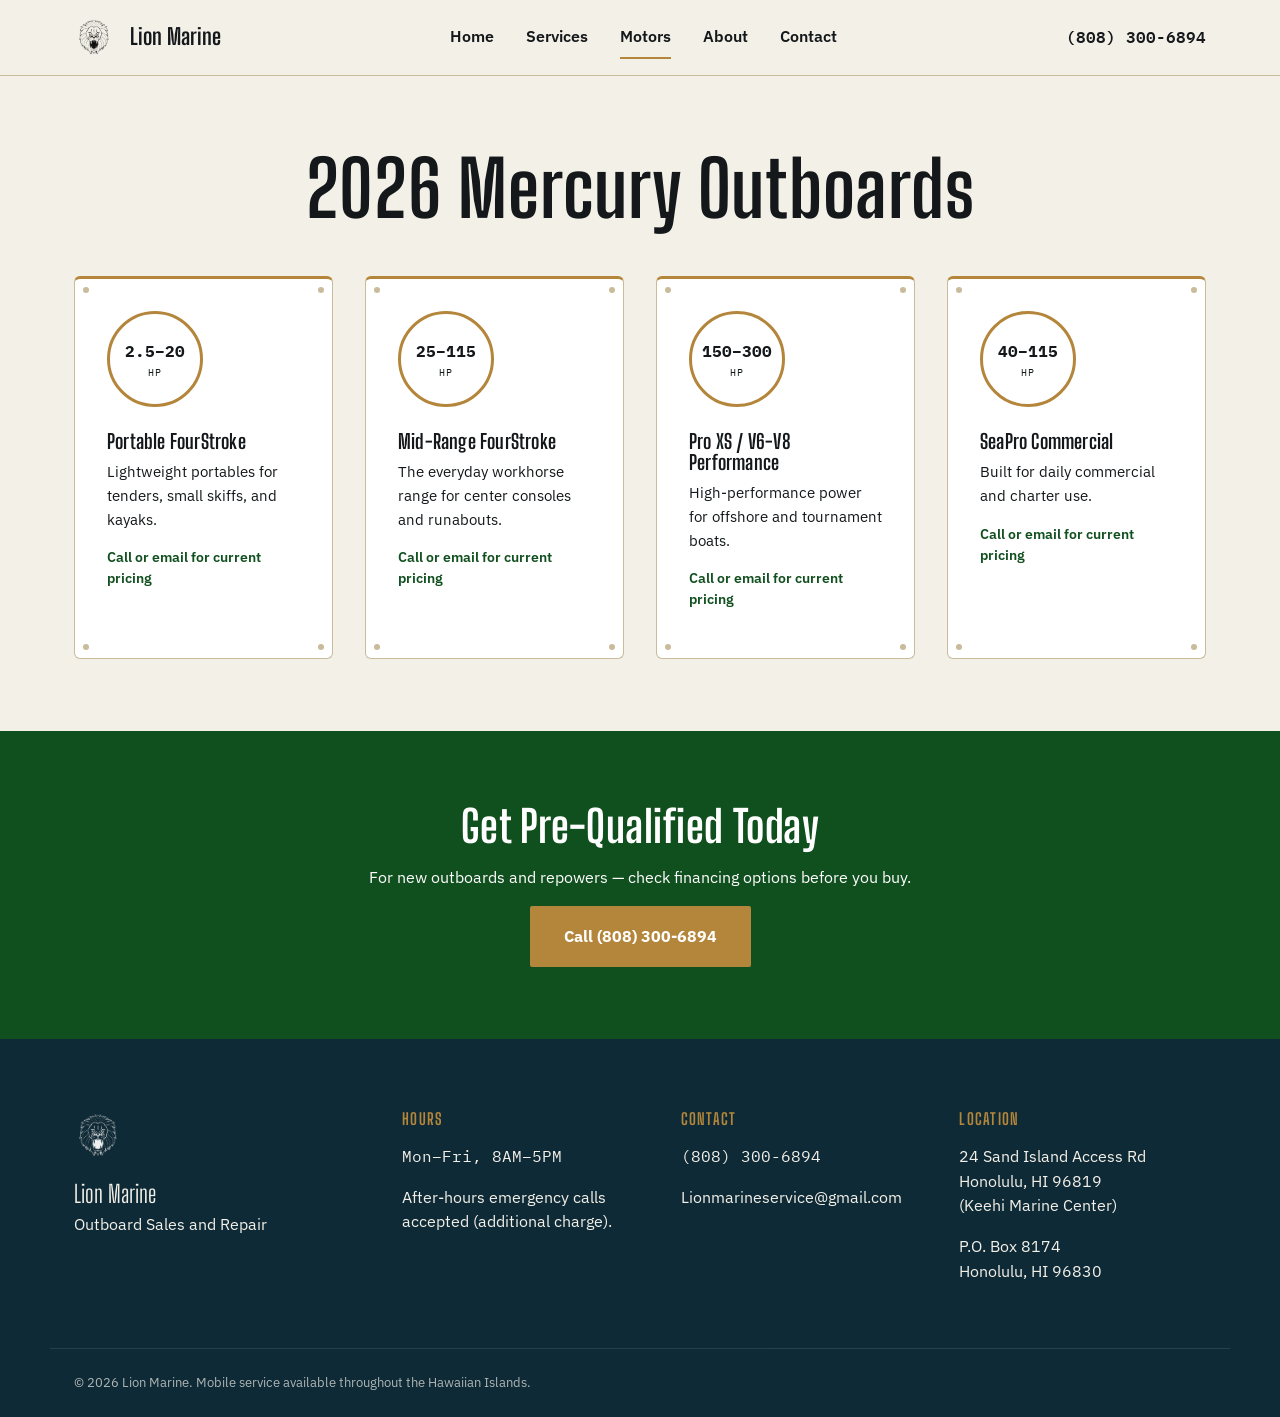
==== motors.html @ e7c94483 "Add motors page with HP-range category cards and call-for-pricing CTA" ====
<!DOCTYPE html>
<html lang="en">
<head>
<meta charset="UTF-8">
<meta name="viewport" content="width=device-width, initial-scale=1.0">
<title>Motors | Lion Marine</title>
<meta name="description" content="Mercury outboard motor families sold by Lion Marine in Honolulu, HI. Call or email for current pricing.">
<link rel="icon" href="assets/images/logo-lion.png">
<link rel="preconnect" href="https://fonts.googleapis.com">
<link rel="preconnect" href="https://fonts.gstatic.com" crossorigin>
<link href="https://fonts.googleapis.com/css2?family=Big+Shoulders+Display:wght@700;900&family=IBM+Plex+Mono:wght@500;600&family=IBM+Plex+Sans:wght@400;500;600;700&display=swap" rel="stylesheet">
<link rel="stylesheet" href="css/tokens.css">
<link rel="stylesheet" href="css/base.css">
<link rel="stylesheet" href="css/components.css">
<link rel="stylesheet" href="css/pages.css">
</head>
<body>
<header class="site-header">
  <div class="nav container">
    <a class="nav__brand" href="index.html">
      <img src="assets/images/logo-lion.png" alt="Lion Marine" class="nav__logo">
      <span class="nav__brand-text">Lion Marine</span>
    </a>
    <button class="nav__toggle" id="navToggle" aria-expanded="false" aria-controls="navLinks">
      <span class="nav__toggle-bar"></span><span class="nav__toggle-bar"></span><span class="nav__toggle-bar"></span>
      <span class="sr-only">Menu</span>
    </button>
    <nav class="nav__links" id="navLinks">
      <a href="index.html">Home</a>
      <a href="services.html">Services</a>
      <a href="motors.html" aria-current="page">Motors</a>
      <a href="about.html">About</a>
      <a href="contact.html">Contact</a>
    </nav>
    <a class="nav__phone" href="tel:+18083006894">(808) 300-6894</a>
  </div>
</header>

<main>
  <section class="section container">
    <h1 class="section__heading">2026 Mercury Outboards</h1>
    <div class="plate-grid">
      <div class="plate-card">
        <span class="rivet rivet--tl"></span><span class="rivet rivet--tr"></span><span class="rivet rivet--bl"></span><span class="rivet rivet--br"></span>
        <div class="motor-dial"><span class="motor-dial__range">2.5&ndash;20</span><span class="motor-dial__unit">HP</span></div>
        <h3 class="plate-card__title">Portable FourStroke</h3>
        <p class="plate-card__body">Lightweight portables for tenders, small skiffs, and kayaks.</p>
        <p class="motor-note">Call or email for current pricing</p>
      </div>
      <div class="plate-card">
        <span class="rivet rivet--tl"></span><span class="rivet rivet--tr"></span><span class="rivet rivet--bl"></span><span class="rivet rivet--br"></span>
        <div class="motor-dial"><span class="motor-dial__range">25&ndash;115</span><span class="motor-dial__unit">HP</span></div>
        <h3 class="plate-card__title">Mid-Range FourStroke</h3>
        <p class="plate-card__body">The everyday workhorse range for center consoles and runabouts.</p>
        <p class="motor-note">Call or email for current pricing</p>
      </div>
      <div class="plate-card">
        <span class="rivet rivet--tl"></span><span class="rivet rivet--tr"></span><span class="rivet rivet--bl"></span><span class="rivet rivet--br"></span>
        <div class="motor-dial"><span class="motor-dial__range">150&ndash;300</span><span class="motor-dial__unit">HP</span></div>
        <h3 class="plate-card__title">Pro XS / V6-V8 Performance</h3>
        <p class="plate-card__body">High-performance power for offshore and tournament boats.</p>
        <p class="motor-note">Call or email for current pricing</p>
      </div>
      <div class="plate-card">
        <span class="rivet rivet--tl"></span><span class="rivet rivet--tr"></span><span class="rivet rivet--bl"></span><span class="rivet rivet--br"></span>
        <div class="motor-dial"><span class="motor-dial__range">40&ndash;115</span><span class="motor-dial__unit">HP</span></div>
        <h3 class="plate-card__title">SeaPro Commercial</h3>
        <p class="plate-card__body">Built for daily commercial and charter use.</p>
        <p class="motor-note">Call or email for current pricing</p>
      </div>
    </div>
  </section>

  <section class="cta-banner">
    <div class="container cta-banner__grid">
      <h2>Get Pre-Qualified Today</h2>
      <p>For new outboards and repowers &mdash; check financing options before you buy.</p>
      <a href="tel:+18083006894" class="btn btn--primary">Call (808) 300-6894</a>
    </div>
  </section>
</main>

<footer class="site-footer">
  <div class="container site-footer__grid">
    <div class="site-footer__brand">
      <img src="assets/images/logo-lion.png" alt="" class="site-footer__logo">
      <p class="font-display site-footer__name">Lion Marine</p>
      <p>Outboard Sales and Repair</p>
    </div>
    <div class="site-footer__col">
      <h3>Hours</h3>
      <p class="font-mono">Mon&ndash;Fri, 8AM&ndash;5PM</p>
      <p>After-hours emergency calls accepted (additional charge).</p>
    </div>
    <div class="site-footer__col">
      <h3>Contact</h3>
      <p><a href="tel:+18083006894" class="font-mono">(808) 300-6894</a></p>
      <p><a href="mailto:Lionmarineservice@gmail.com">Lionmarineservice@gmail.com</a></p>
    </div>
    <div class="site-footer__col">
      <h3>Location</h3>
      <p>24 Sand Island Access Rd<br>Honolulu, HI 96819<br>(Keehi Marine Center)</p>
      <p>P.O. Box 8174<br>Honolulu, HI 96830</p>
    </div>
  </div>
  <p class="site-footer__legal container">&copy; 2026 Lion Marine. Mobile service available throughout the Hawaiian Islands.</p>
</footer>

<script src="js/main.js"></script>
</body>
</html>
---- css/tokens.css ----
:root {
  --color-hull-green: #104F1E;
  --color-engine-black: #14181A;
  --color-plate-paper: #F3F0E8;
  --color-sand-tan: #C9BB9C;
  --color-brass: #B4863B;
  --color-chart-navy: #0E2A36;
  --color-white: #FFFFFF;

  --font-display: 'Big Shoulders Display', sans-serif;
  --font-body: 'IBM Plex Sans', sans-serif;
  --font-mono: 'IBM Plex Mono', monospace;

  --space-1: 0.5rem;
  --space-2: 1rem;
  --space-3: 1.5rem;
  --space-4: 2rem;
  --space-5: 3rem;
  --space-6: 4.5rem;
  --space-7: 7rem;

  --radius-sm: 2px;
  --radius-md: 6px;

  --container-width: 1180px;

  --focus-ring: 3px solid var(--color-brass);
}
---- css/base.css ----
*, *::before, *::after { box-sizing: border-box; }
html { scroll-behavior: smooth; }
@media (prefers-reduced-motion: reduce) {
  html { scroll-behavior: auto; }
  *, *::before, *::after {
    animation-duration: 0.01ms !important;
    animation-iteration-count: 1 !important;
    transition-duration: 0.01ms !important;
  }
}
body {
  margin: 0;
  font-family: var(--font-body);
  color: var(--color-engine-black);
  background: var(--color-plate-paper);
  line-height: 1.55;
}
h1, h2, h3 {
  font-family: var(--font-display);
  font-weight: 700;
  line-height: 1.05;
  margin: 0 0 var(--space-2);
  letter-spacing: 0.01em;
}
h1 { font-size: clamp(2.5rem, 6vw, 5rem); }
h2 { font-size: clamp(1.75rem, 3.5vw, 2.75rem); }
h3 { font-size: 1.25rem; }
p { margin: 0 0 var(--space-2); }
a { color: inherit; }
img { max-width: 100%; display: block; }
.font-display { font-family: var(--font-display); }
.font-mono { font-family: var(--font-mono); }
.sr-only {
  position: absolute; width: 1px; height: 1px; padding: 0; margin: -1px;
  overflow: hidden; clip: rect(0,0,0,0); white-space: nowrap; border: 0;
}
.container { max-width: var(--container-width); margin: 0 auto; padding: 0 var(--space-3); }
.section { padding: var(--space-6) var(--space-3); }
.section__heading { text-align: center; margin-bottom: var(--space-5); }
a:focus-visible, button:focus-visible, input:focus-visible, textarea:focus-visible {
  outline: var(--focus-ring); outline-offset: 2px;
}
.eyebrow {
  display: block; text-transform: uppercase; letter-spacing: 0.12em;
  color: var(--color-brass); font-size: 0.85rem; margin-bottom: var(--space-2);
}
---- css/components.css ----
/* Header / Nav */
.site-header {
  position: sticky; top: 0; z-index: 50;
  background: var(--color-plate-paper);
  border-bottom: 1px solid var(--color-sand-tan);
}
.nav {
  display: flex; align-items: center; justify-content: space-between;
  padding-top: var(--space-2); padding-bottom: var(--space-2); gap: var(--space-3);
  position: relative;
}
.nav__brand { display: flex; align-items: center; gap: var(--space-2); text-decoration: none; }
.nav__logo { width: 40px; height: 40px; object-fit: contain; }
.nav__brand-text { font-family: var(--font-display); font-size: 1.4rem; font-weight: 700; color: var(--color-engine-black); }
.nav__links { display: flex; gap: var(--space-4); list-style: none; margin: 0; padding: 0; }
.nav__links a { text-decoration: none; font-weight: 600; padding: var(--space-1) 0; border-bottom: 2px solid transparent; }
.nav__links a[aria-current="page"], .nav__links a:hover { border-bottom-color: var(--color-brass); }
.nav__phone { font-family: var(--font-mono); font-weight: 600; text-decoration: none; white-space: nowrap; }
.nav__toggle { display: none; flex-direction: column; gap: 4px; background: none; border: 0; cursor: pointer; padding: var(--space-1); }
.nav__toggle-bar { width: 24px; height: 2px; background: var(--color-engine-black); }

@media (max-width: 860px) {
  .nav__toggle { display: flex; }
  .nav__links {
    position: absolute; top: 100%; left: 0; right: 0;
    background: var(--color-plate-paper); border-bottom: 1px solid var(--color-sand-tan);
    flex-direction: column; gap: 0; max-height: 0; overflow: hidden;
  }
  .nav__links a { padding: var(--space-2) var(--space-3); width: 100%; }
  .nav__links--open { max-height: 400px; }
  .nav__phone { display: none; }
}

/* Buttons */
.btn {
  display: inline-block; font-family: var(--font-body); font-weight: 700;
  padding: var(--space-2) var(--space-4); text-decoration: none; border-radius: var(--radius-sm);
  border: 2px solid transparent; cursor: pointer; font-size: 1rem;
}
.btn--primary { background: var(--color-hull-green); color: var(--color-white); border-color: var(--color-hull-green); }
.btn--primary:hover { background: var(--color-brass); border-color: var(--color-brass); }
.btn--ghost { background: transparent; color: var(--color-white); border-color: var(--color-white); }
.btn--ghost:hover { background: var(--color-white); color: var(--color-engine-black); }

/* Data-plate card */
.plate-grid { display: grid; grid-template-columns: repeat(auto-fit, minmax(240px, 1fr)); gap: var(--space-4); }
.plate-card {
  position: relative; display: block; background: var(--color-white);
  border: 1px solid var(--color-sand-tan); border-top: 3px solid var(--color-brass);
  border-radius: var(--radius-md); padding: var(--space-4); text-decoration: none; color: inherit;
  overflow: hidden;
}
.plate-card img { border-radius: var(--radius-sm); margin-bottom: var(--space-3); aspect-ratio: 4/3; object-fit: cover; }
.plate-card__code { display: block; color: var(--color-brass); font-size: 0.75rem; letter-spacing: 0.08em; margin-bottom: var(--space-1); }
.plate-card__title { margin-bottom: var(--space-1); }
.plate-card__body { margin: 0; font-size: 0.95rem; }
.rivet { position: absolute; width: 6px; height: 6px; border-radius: 50%; background: var(--color-sand-tan); }
.rivet--tl { top: 8px; left: 8px; }
.rivet--tr { top: 8px; right: 8px; }
.rivet--bl { bottom: 8px; left: 8px; }
.rivet--br { bottom: 8px; right: 8px; }

/* Forms */
.form { display: grid; gap: var(--space-3); max-width: 640px; }
.form__row { display: grid; grid-template-columns: 1fr 1fr; gap: var(--space-3); }
.form__field { display: grid; gap: var(--space-1); }
.form__field label { font-weight: 600; font-size: 0.9rem; }
.form__field input, .form__field textarea {
  font: inherit; padding: var(--space-2); border: 1px solid var(--color-sand-tan); border-radius: var(--radius-sm);
  background: var(--color-white);
}
.form__field textarea { min-height: 120px; resize: vertical; }
.form .btn { justify-self: start; }

@media (max-width: 600px) {
  .form__row { grid-template-columns: 1fr; }
}

/* Footer */
.site-footer { background: var(--color-chart-navy); color: var(--color-plate-paper); padding: var(--space-6) 0 var(--space-3); }
.site-footer__grid { display: grid; grid-template-columns: 1.2fr 1fr 1fr 1fr; gap: var(--space-4); margin-bottom: var(--space-5); }
.site-footer h3 { font-family: var(--font-display); color: var(--color-brass); font-size: 1rem; text-transform: uppercase; letter-spacing: 0.08em; margin-bottom: var(--space-2); }
.site-footer a { text-decoration: none; }
.site-footer a:hover { color: var(--color-brass); }
.site-footer__logo { width: 48px; height: 48px; margin-bottom: var(--space-2); filter: invert(1); }
.site-footer__name { font-size: 1.5rem; margin-bottom: 0; }
.site-footer__legal { font-size: 0.8rem; opacity: 0.7; border-top: 1px solid rgba(243,240,232,0.15); padding-top: var(--space-3); }

@media (max-width: 860px) {
  .site-footer__grid { grid-template-columns: 1fr 1fr; }
}

/* Stub placeholders */
.stub-panel {
  border: 2px dashed var(--color-sand-tan); border-radius: var(--radius-md);
  padding: var(--space-5); text-align: center; color: #6b6456;
}
.stub-panel__label { color: var(--color-brass); letter-spacing: 0.1em; margin-bottom: var(--space-2); }
.stub-grid { display: grid; grid-template-columns: repeat(auto-fit, minmax(200px, 1fr)); gap: var(--space-3); }
.stub-box {
  border: 2px dashed var(--color-sand-tan); border-radius: var(--radius-md); aspect-ratio: 4/3;
  display: flex; align-items: center; justify-content: center; color: #6b6456;
  font-family: var(--font-mono); font-size: 0.85rem; text-align: center; padding: var(--space-2);
}
---- css/pages.css ----
/* Hero */
.hero { position: relative; min-height: 640px; display: flex; align-items: flex-end; color: var(--color-white); overflow: hidden; }
.hero__img { position: absolute; inset: 0; width: 100%; height: 100%; object-fit: cover; }
.hero__overlay { position: absolute; inset: 0; background: linear-gradient(180deg, rgba(14,24,17,0.35) 0%, rgba(14,24,17,0.85) 100%); }
.hero__content { position: relative; padding-bottom: var(--space-6); }
.hero__headline { color: var(--color-white); margin-bottom: var(--space-2); }
.hero__sub { font-size: 1.15rem; max-width: 42ch; margin-bottom: var(--space-4); }
.hero__actions { display: flex; gap: var(--space-3); flex-wrap: wrap; }

/* Trust bar */
.trust-bar {
  display: flex; justify-content: center; gap: var(--space-5); flex-wrap: wrap;
  padding: var(--space-4) var(--space-3); border-bottom: 1px solid var(--color-sand-tan);
  font-size: 0.8rem; letter-spacing: 0.06em; color: var(--color-hull-green); margin: 0;
}

/* Info strip */
.info-strip { display: grid; grid-template-columns: 1fr 1fr; gap: var(--space-5); padding: var(--space-6) var(--space-3); }
@media (max-width: 760px) { .info-strip { grid-template-columns: 1fr; } }

/* CTA banner */
.cta-banner { background: var(--color-hull-green); color: var(--color-white); padding: var(--space-6) var(--space-3); text-align: center; }
.cta-banner h2 { color: var(--color-white); }
.cta-banner__grid { max-width: 640px; margin: 0 auto; }
.cta-banner .btn--primary { background: var(--color-brass); border-color: var(--color-brass); }
.cta-banner .btn--primary:hover { background: var(--color-white); color: var(--color-engine-black); border-color: var(--color-white); }

/* Motor dial */
.motor-dial {
  width: 96px; height: 96px; border-radius: 50%; border: 3px solid var(--color-brass);
  display: flex; flex-direction: column; align-items: center; justify-content: center;
  margin-bottom: var(--space-3); font-family: var(--font-mono);
}
.motor-dial__range { font-weight: 700; font-size: 1rem; }
.motor-dial__unit { font-size: 0.65rem; letter-spacing: 0.08em; }
.motor-note { font-size: 0.85rem; color: var(--color-hull-green); font-weight: 600; margin-top: var(--space-2); }
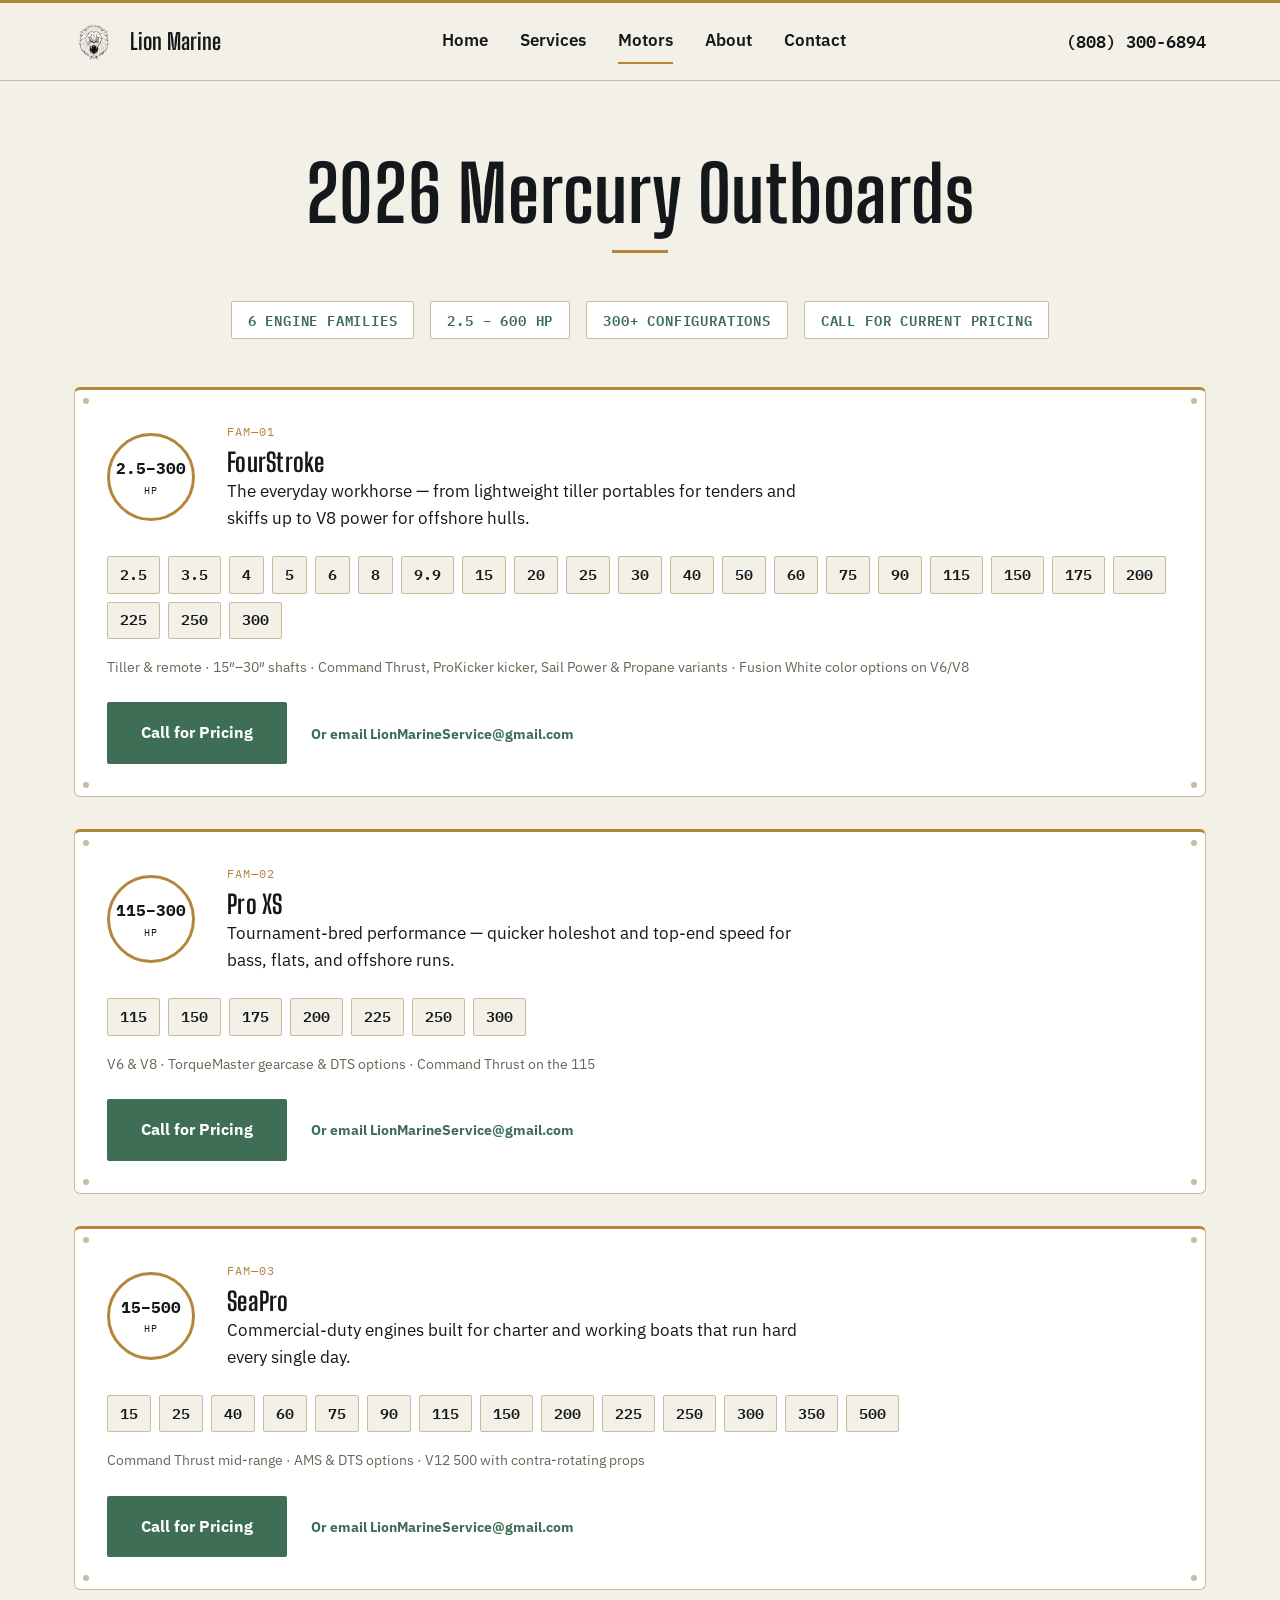
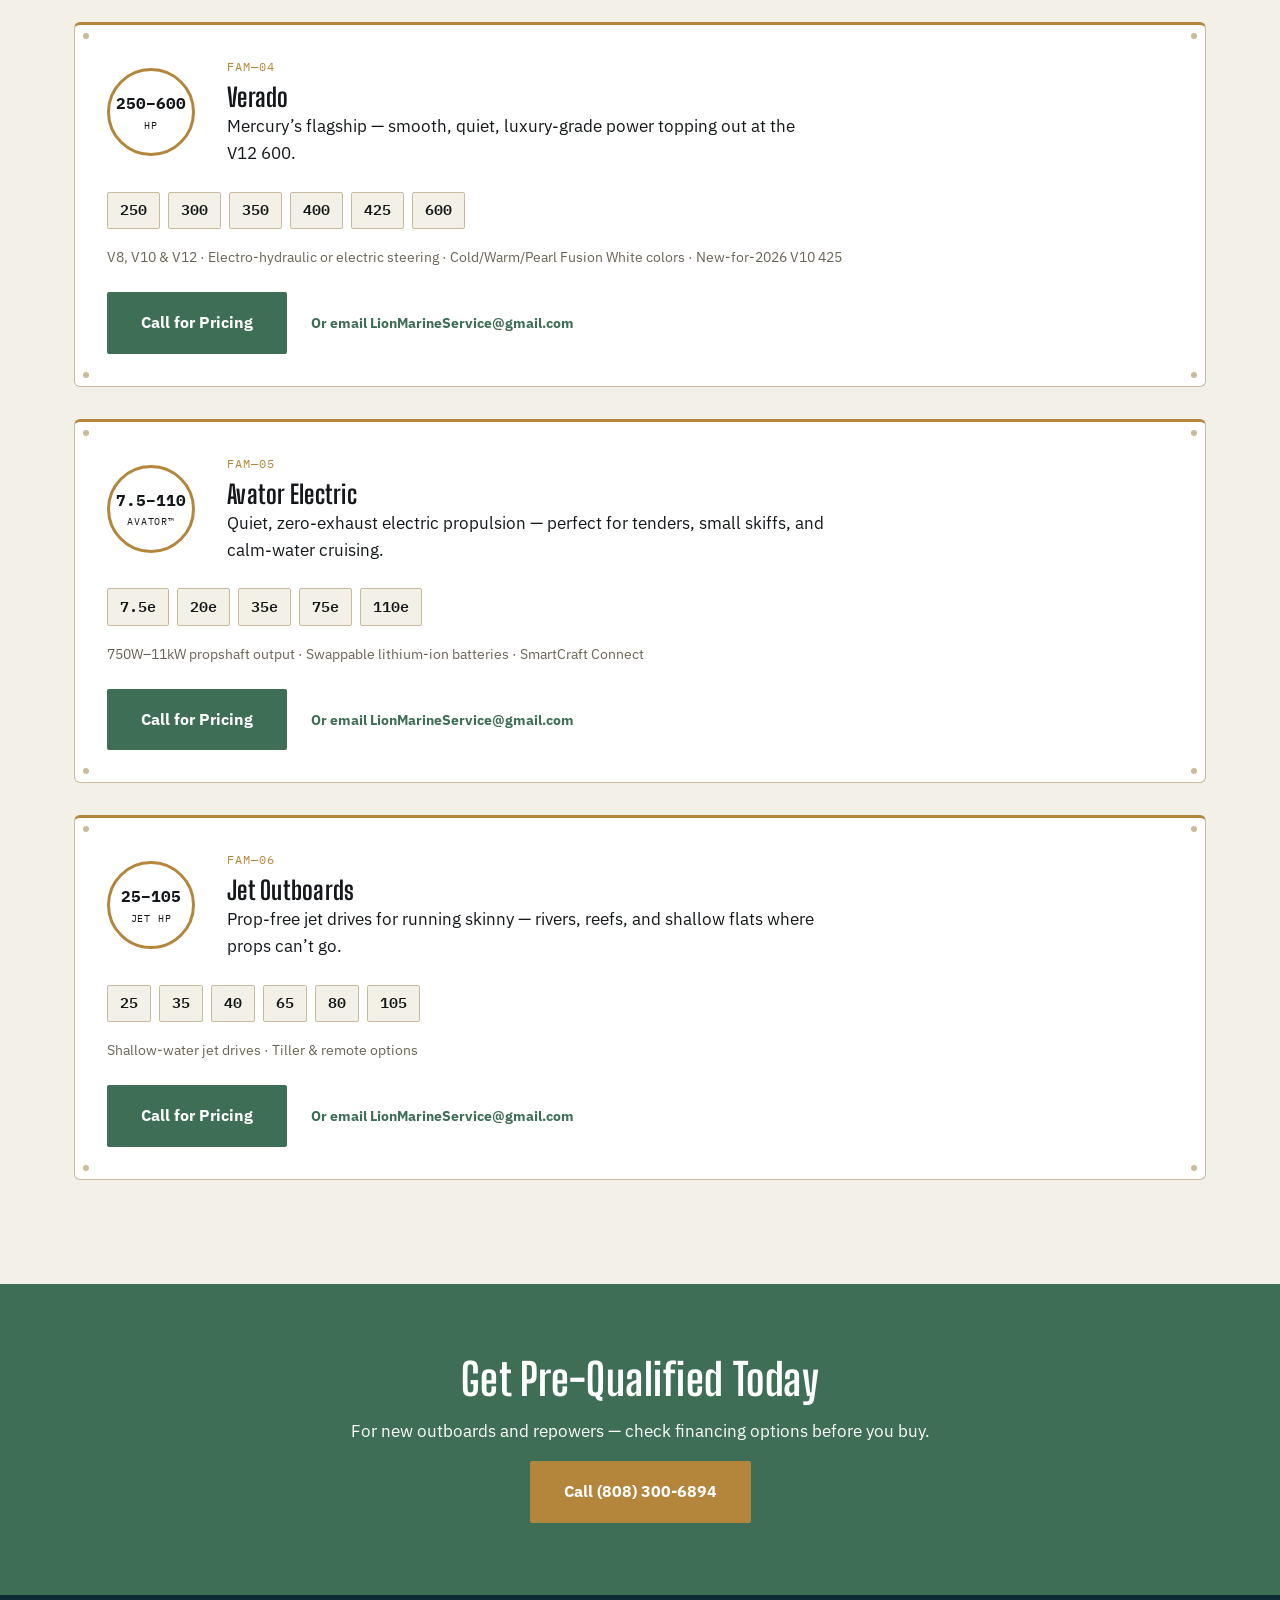
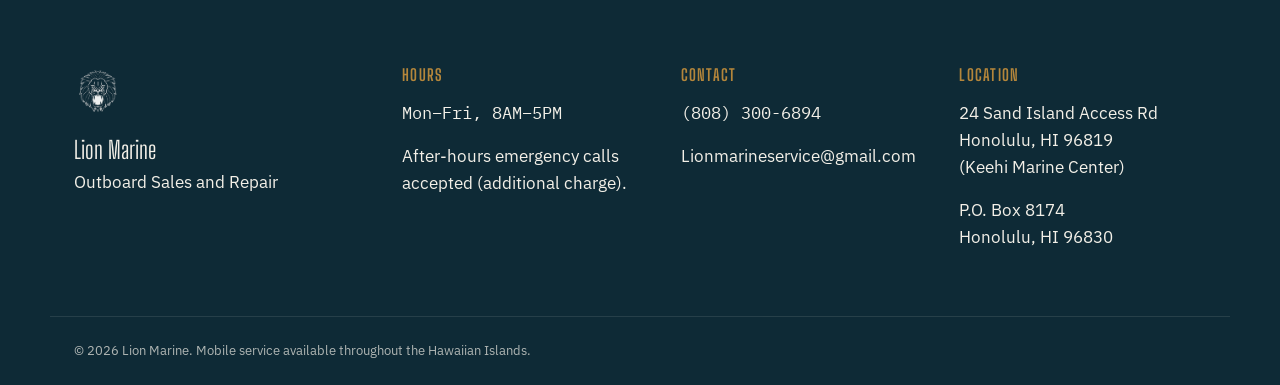
==== commit a82a363e: "Next version of the site and CLAUDE md for future iterations" ====
--- a/motors.html
+++ b/motors.html
@@ -39,34 +39,130 @@
 <main>
   <section class="section container">
     <h1 class="section__heading">2026 Mercury Outboards</h1>
-    <div class="plate-grid">
-      <div class="plate-card">
-        <span class="rivet rivet--tl"></span><span class="rivet rivet--tr"></span><span class="rivet rivet--bl"></span><span class="rivet rivet--br"></span>
-        <div class="motor-dial"><span class="motor-dial__range">2.5&ndash;20</span><span class="motor-dial__unit">HP</span></div>
-        <h3 class="plate-card__title">Portable FourStroke</h3>
-        <p class="plate-card__body">Lightweight portables for tenders, small skiffs, and kayaks.</p>
-        <p class="motor-note">Call or email for current pricing</p>
-      </div>
-      <div class="plate-card">
-        <span class="rivet rivet--tl"></span><span class="rivet rivet--tr"></span><span class="rivet rivet--bl"></span><span class="rivet rivet--br"></span>
-        <div class="motor-dial"><span class="motor-dial__range">25&ndash;115</span><span class="motor-dial__unit">HP</span></div>
-        <h3 class="plate-card__title">Mid-Range FourStroke</h3>
-        <p class="plate-card__body">The everyday workhorse range for center consoles and runabouts.</p>
-        <p class="motor-note">Call or email for current pricing</p>
-      </div>
-      <div class="plate-card">
-        <span class="rivet rivet--tl"></span><span class="rivet rivet--tr"></span><span class="rivet rivet--bl"></span><span class="rivet rivet--br"></span>
-        <div class="motor-dial"><span class="motor-dial__range">150&ndash;300</span><span class="motor-dial__unit">HP</span></div>
-        <h3 class="plate-card__title">Pro XS / V6-V8 Performance</h3>
-        <p class="plate-card__body">High-performance power for offshore and tournament boats.</p>
-        <p class="motor-note">Call or email for current pricing</p>
-      </div>
-      <div class="plate-card">
-        <span class="rivet rivet--tl"></span><span class="rivet rivet--tr"></span><span class="rivet rivet--bl"></span><span class="rivet rivet--br"></span>
-        <div class="motor-dial"><span class="motor-dial__range">40&ndash;115</span><span class="motor-dial__unit">HP</span></div>
-        <h3 class="plate-card__title">SeaPro Commercial</h3>
-        <p class="plate-card__body">Built for daily commercial and charter use.</p>
-        <p class="motor-note">Call or email for current pricing</p>
+    <div class="motors-stats">
+      <span>6 ENGINE FAMILIES</span>
+      <span>2.5 &ndash; 600 HP</span>
+      <span>300+ CONFIGURATIONS</span>
+      <span>CALL FOR CURRENT PRICING</span>
+    </div>
+
+    <div class="plate-card family">
+      <span class="rivet rivet--tl"></span><span class="rivet rivet--tr"></span><span class="rivet rivet--bl"></span><span class="rivet rivet--br"></span>
+      <div class="family__head">
+        <div class="motor-dial"><span class="motor-dial__range">2.5&ndash;300</span><span class="motor-dial__unit">HP</span></div>
+        <div>
+          <span class="plate-card__code">FAM&mdash;01</span>
+          <h2 class="family__title">FourStroke</h2>
+          <p class="family__blurb">The everyday workhorse &mdash; from lightweight tiller portables for tenders and skiffs up to V8 power for offshore hulls.</p>
+        </div>
+      </div>
+      <div class="hp-chips">
+        <span class="hp-chip">2.5</span><span class="hp-chip">3.5</span><span class="hp-chip">4</span><span class="hp-chip">5</span><span class="hp-chip">6</span><span class="hp-chip">8</span><span class="hp-chip">9.9</span><span class="hp-chip">15</span><span class="hp-chip">20</span><span class="hp-chip">25</span><span class="hp-chip">30</span><span class="hp-chip">40</span><span class="hp-chip">50</span><span class="hp-chip">60</span><span class="hp-chip">75</span><span class="hp-chip">90</span><span class="hp-chip">115</span><span class="hp-chip">150</span><span class="hp-chip">175</span><span class="hp-chip">200</span><span class="hp-chip">225</span><span class="hp-chip">250</span><span class="hp-chip">300</span>
+      </div>
+      <p class="family__meta">Tiller &amp; remote &middot; 15&Prime;&ndash;30&Prime; shafts &middot; Command Thrust, ProKicker kicker, Sail Power &amp; Propane variants &middot; Fusion White color options on V6/V8</p>
+      <div class="family__cta">
+        <a href="tel:+18083006894" class="btn btn--primary">Call for Pricing</a>
+        <p class="motor-note">Or email LionMarineService@gmail.com</p>
+      </div>
+    </div>
+
+    <div class="plate-card family">
+      <span class="rivet rivet--tl"></span><span class="rivet rivet--tr"></span><span class="rivet rivet--bl"></span><span class="rivet rivet--br"></span>
+      <div class="family__head">
+        <div class="motor-dial"><span class="motor-dial__range">115&ndash;300</span><span class="motor-dial__unit">HP</span></div>
+        <div>
+          <span class="plate-card__code">FAM&mdash;02</span>
+          <h2 class="family__title">Pro XS</h2>
+          <p class="family__blurb">Tournament-bred performance &mdash; quicker holeshot and top-end speed for bass, flats, and offshore runs.</p>
+        </div>
+      </div>
+      <div class="hp-chips">
+        <span class="hp-chip">115</span><span class="hp-chip">150</span><span class="hp-chip">175</span><span class="hp-chip">200</span><span class="hp-chip">225</span><span class="hp-chip">250</span><span class="hp-chip">300</span>
+      </div>
+      <p class="family__meta">V6 &amp; V8 &middot; TorqueMaster gearcase &amp; DTS options &middot; Command Thrust on the 115</p>
+      <div class="family__cta">
+        <a href="tel:+18083006894" class="btn btn--primary">Call for Pricing</a>
+        <p class="motor-note">Or email LionMarineService@gmail.com</p>
+      </div>
+    </div>
+
+    <div class="plate-card family">
+      <span class="rivet rivet--tl"></span><span class="rivet rivet--tr"></span><span class="rivet rivet--bl"></span><span class="rivet rivet--br"></span>
+      <div class="family__head">
+        <div class="motor-dial"><span class="motor-dial__range">15&ndash;500</span><span class="motor-dial__unit">HP</span></div>
+        <div>
+          <span class="plate-card__code">FAM&mdash;03</span>
+          <h2 class="family__title">SeaPro</h2>
+          <p class="family__blurb">Commercial-duty engines built for charter and working boats that run hard every single day.</p>
+        </div>
+      </div>
+      <div class="hp-chips">
+        <span class="hp-chip">15</span><span class="hp-chip">25</span><span class="hp-chip">40</span><span class="hp-chip">60</span><span class="hp-chip">75</span><span class="hp-chip">90</span><span class="hp-chip">115</span><span class="hp-chip">150</span><span class="hp-chip">200</span><span class="hp-chip">225</span><span class="hp-chip">250</span><span class="hp-chip">300</span><span class="hp-chip">350</span><span class="hp-chip">500</span>
+      </div>
+      <p class="family__meta">Command Thrust mid-range &middot; AMS &amp; DTS options &middot; V12 500 with contra-rotating props</p>
+      <div class="family__cta">
+        <a href="tel:+18083006894" class="btn btn--primary">Call for Pricing</a>
+        <p class="motor-note">Or email LionMarineService@gmail.com</p>
+      </div>
+    </div>
+
+    <div class="plate-card family">
+      <span class="rivet rivet--tl"></span><span class="rivet rivet--tr"></span><span class="rivet rivet--bl"></span><span class="rivet rivet--br"></span>
+      <div class="family__head">
+        <div class="motor-dial"><span class="motor-dial__range">250&ndash;600</span><span class="motor-dial__unit">HP</span></div>
+        <div>
+          <span class="plate-card__code">FAM&mdash;04</span>
+          <h2 class="family__title">Verado</h2>
+          <p class="family__blurb">Mercury&rsquo;s flagship &mdash; smooth, quiet, luxury-grade power topping out at the V12 600.</p>
+        </div>
+      </div>
+      <div class="hp-chips">
+        <span class="hp-chip">250</span><span class="hp-chip">300</span><span class="hp-chip">350</span><span class="hp-chip">400</span><span class="hp-chip">425</span><span class="hp-chip">600</span>
+      </div>
+      <p class="family__meta">V8, V10 &amp; V12 &middot; Electro-hydraulic or electric steering &middot; Cold/Warm/Pearl Fusion White colors &middot; New-for-2026 V10 425</p>
+      <div class="family__cta">
+        <a href="tel:+18083006894" class="btn btn--primary">Call for Pricing</a>
+        <p class="motor-note">Or email LionMarineService@gmail.com</p>
+      </div>
+    </div>
+
+    <div class="plate-card family">
+      <span class="rivet rivet--tl"></span><span class="rivet rivet--tr"></span><span class="rivet rivet--bl"></span><span class="rivet rivet--br"></span>
+      <div class="family__head">
+        <div class="motor-dial"><span class="motor-dial__range">7.5&ndash;110</span><span class="motor-dial__unit">AVATOR&trade;</span></div>
+        <div>
+          <span class="plate-card__code">FAM&mdash;05</span>
+          <h2 class="family__title">Avator Electric</h2>
+          <p class="family__blurb">Quiet, zero-exhaust electric propulsion &mdash; perfect for tenders, small skiffs, and calm-water cruising.</p>
+        </div>
+      </div>
+      <div class="hp-chips">
+        <span class="hp-chip">7.5e</span><span class="hp-chip">20e</span><span class="hp-chip">35e</span><span class="hp-chip">75e</span><span class="hp-chip">110e</span>
+      </div>
+      <p class="family__meta">750W&ndash;11kW propshaft output &middot; Swappable lithium-ion batteries &middot; SmartCraft Connect</p>
+      <div class="family__cta">
+        <a href="tel:+18083006894" class="btn btn--primary">Call for Pricing</a>
+        <p class="motor-note">Or email LionMarineService@gmail.com</p>
+      </div>
+    </div>
+
+    <div class="plate-card family">
+      <span class="rivet rivet--tl"></span><span class="rivet rivet--tr"></span><span class="rivet rivet--bl"></span><span class="rivet rivet--br"></span>
+      <div class="family__head">
+        <div class="motor-dial"><span class="motor-dial__range">25&ndash;105</span><span class="motor-dial__unit">JET HP</span></div>
+        <div>
+          <span class="plate-card__code">FAM&mdash;06</span>
+          <h2 class="family__title">Jet Outboards</h2>
+          <p class="family__blurb">Prop-free jet drives for running skinny &mdash; rivers, reefs, and shallow flats where props can&rsquo;t go.</p>
+        </div>
+      </div>
+      <div class="hp-chips">
+        <span class="hp-chip">25</span><span class="hp-chip">35</span><span class="hp-chip">40</span><span class="hp-chip">65</span><span class="hp-chip">80</span><span class="hp-chip">105</span>
+      </div>
+      <p class="family__meta">Shallow-water jet drives &middot; Tiller &amp; remote options</p>
+      <div class="family__cta">
+        <a href="tel:+18083006894" class="btn btn--primary">Call for Pricing</a>
+        <p class="motor-note">Or email LionMarineService@gmail.com</p>
       </div>
     </div>
   </section>
--- a/css/tokens.css
+++ b/css/tokens.css
@@ -1,5 +1,5 @@
 :root {
-  --color-hull-green: #104F1E;
+  --color-hull-green: #3E6E56; /* seagrass green */
   --color-engine-black: #14181A;
   --color-plate-paper: #F3F0E8;
   --color-sand-tan: #C9BB9C;
--- a/css/base.css
+++ b/css/base.css
@@ -11,10 +11,12 @@
 body {
   margin: 0;
   font-family: var(--font-body);
+  font-size: 1.0625rem;
   color: var(--color-engine-black);
   background: var(--color-plate-paper);
-  line-height: 1.55;
+  line-height: 1.6;
 }
+::selection { background: var(--color-brass); color: var(--color-white); }
 h1, h2, h3 {
   font-family: var(--font-display);
   font-weight: 700;
@@ -37,6 +39,10 @@
 .container { max-width: var(--container-width); margin: 0 auto; padding: 0 var(--space-3); }
 .section { padding: var(--space-6) var(--space-3); }
 .section__heading { text-align: center; margin-bottom: var(--space-5); }
+.section__heading::after {
+  content: ""; display: block; width: 56px; height: 3px;
+  background: var(--color-brass); margin: var(--space-2) auto 0;
+}
 a:focus-visible, button:focus-visible, input:focus-visible, textarea:focus-visible {
   outline: var(--focus-ring); outline-offset: 2px;
 }
--- a/css/components.css
+++ b/css/components.css
@@ -2,6 +2,7 @@
 .site-header {
   position: sticky; top: 0; z-index: 50;
   background: var(--color-plate-paper);
+  border-top: 3px solid var(--color-brass);
   border-bottom: 1px solid var(--color-sand-tan);
 }
 .nav {
@@ -13,7 +14,7 @@
 .nav__logo { width: 40px; height: 40px; object-fit: contain; }
 .nav__brand-text { font-family: var(--font-display); font-size: 1.4rem; font-weight: 700; color: var(--color-engine-black); }
 .nav__links { display: flex; gap: var(--space-4); list-style: none; margin: 0; padding: 0; }
-.nav__links a { text-decoration: none; font-weight: 600; padding: var(--space-1) 0; border-bottom: 2px solid transparent; }
+.nav__links a { text-decoration: none; font-weight: 600; padding: var(--space-1) 0; border-bottom: 2px solid transparent; transition: border-bottom-color 0.15s ease, color 0.15s ease; }
 .nav__links a[aria-current="page"], .nav__links a:hover { border-bottom-color: var(--color-brass); }
 .nav__phone { font-family: var(--font-mono); font-weight: 600; text-decoration: none; white-space: nowrap; }
 .nav__toggle { display: none; flex-direction: column; gap: 4px; background: none; border: 0; cursor: pointer; padding: var(--space-1); }
@@ -27,6 +28,7 @@
     flex-direction: column; gap: 0; max-height: 0; overflow: hidden;
   }
   .nav__links a { padding: var(--space-2) var(--space-3); width: 100%; }
+  .nav__links { transition: max-height 0.25s ease; }
   .nav__links--open { max-height: 400px; }
   .nav__phone { display: none; }
 }
@@ -36,7 +38,11 @@
   display: inline-block; font-family: var(--font-body); font-weight: 700;
   padding: var(--space-2) var(--space-4); text-decoration: none; border-radius: var(--radius-sm);
   border: 2px solid transparent; cursor: pointer; font-size: 1rem;
+  transition: background-color 0.15s ease, border-color 0.15s ease, color 0.15s ease,
+    transform 0.15s ease, box-shadow 0.15s ease;
 }
+.btn:hover { transform: translateY(-1px); box-shadow: 0 4px 12px rgba(20, 24, 26, 0.18); }
+.btn:active { transform: translateY(0); box-shadow: none; }
 .btn--primary { background: var(--color-hull-green); color: var(--color-white); border-color: var(--color-hull-green); }
 .btn--primary:hover { background: var(--color-brass); border-color: var(--color-brass); }
 .btn--ghost { background: transparent; color: var(--color-white); border-color: var(--color-white); }
@@ -49,9 +55,15 @@
   border: 1px solid var(--color-sand-tan); border-top: 3px solid var(--color-brass);
   border-radius: var(--radius-md); padding: var(--space-4); text-decoration: none; color: inherit;
   overflow: hidden;
+  transition: transform 0.18s ease, box-shadow 0.18s ease, border-color 0.18s ease;
+}
+.plate-card:hover {
+  transform: translateY(-3px);
+  box-shadow: 0 10px 24px rgba(20, 24, 26, 0.12);
+  border-color: var(--color-brass);
 }
 .plate-card img { border-radius: var(--radius-sm); margin-bottom: var(--space-3); aspect-ratio: 4/3; object-fit: cover; }
-.plate-card__code { display: block; color: var(--color-brass); font-size: 0.75rem; letter-spacing: 0.08em; margin-bottom: var(--space-1); }
+.plate-card__code { display: block; font-family: var(--font-mono); color: var(--color-brass); font-size: 0.75rem; letter-spacing: 0.08em; margin-bottom: var(--space-1); }
 .plate-card__title { margin-bottom: var(--space-1); }
 .plate-card__body { margin: 0; font-size: 0.95rem; }
 .rivet { position: absolute; width: 6px; height: 6px; border-radius: 50%; background: var(--color-sand-tan); }
--- a/css/pages.css
+++ b/css/pages.css
@@ -1,18 +1,30 @@
 /* Hero */
-.hero { position: relative; min-height: 640px; display: flex; align-items: flex-end; color: var(--color-white); overflow: hidden; }
+.hero { position: relative; min-height: 640px; display: flex; align-items: flex-end; color: var(--color-white); overflow: hidden; border-bottom: 4px solid var(--color-brass); }
 .hero__img { position: absolute; inset: 0; width: 100%; height: 100%; object-fit: cover; }
 .hero__overlay { position: absolute; inset: 0; background: linear-gradient(180deg, rgba(14,24,17,0.35) 0%, rgba(14,24,17,0.85) 100%); }
 .hero__content { position: relative; padding-bottom: var(--space-6); }
-.hero__headline { color: var(--color-white); margin-bottom: var(--space-2); }
-.hero__sub { font-size: 1.15rem; max-width: 42ch; margin-bottom: var(--space-4); }
+.hero__headline {
+  color: var(--color-white); margin-bottom: var(--space-2);
+  font-weight: 900; text-transform: uppercase; letter-spacing: 0.015em;
+  font-size: clamp(3rem, 7vw, 5.5rem);
+}
+.hero__sub { font-size: 1.2rem; max-width: 42ch; margin-bottom: var(--space-4); }
+.hero .eyebrow { text-shadow: 0 1px 10px rgba(14, 24, 26, 0.85); }
+.hero__headline, .hero__sub { text-shadow: 0 2px 16px rgba(14, 24, 26, 0.45); }
 .hero__actions { display: flex; gap: var(--space-3); flex-wrap: wrap; }
 
 /* Trust bar */
 .trust-bar {
-  display: flex; justify-content: center; gap: var(--space-5); flex-wrap: wrap;
+  display: flex; justify-content: center; gap: var(--space-3); flex-wrap: wrap;
   padding: var(--space-4) var(--space-3); border-bottom: 1px solid var(--color-sand-tan);
   font-size: 0.8rem; letter-spacing: 0.06em; color: var(--color-hull-green); margin: 0;
 }
+.trust-bar__item {
+  border: 1px solid var(--color-sand-tan); background: var(--color-white);
+  padding: 0.45rem 1rem; border-radius: var(--radius-sm);
+  transition: border-color 0.15s ease, color 0.15s ease;
+}
+.trust-bar__item:hover { border-color: var(--color-brass); color: var(--color-brass); }
 
 /* Info strip */
 .info-strip { display: grid; grid-template-columns: 1fr 1fr; gap: var(--space-5); padding: var(--space-6) var(--space-3); }
@@ -30,7 +42,46 @@
   width: 96px; height: 96px; border-radius: 50%; border: 3px solid var(--color-brass);
   display: flex; flex-direction: column; align-items: center; justify-content: center;
   margin-bottom: var(--space-3); font-family: var(--font-mono);
+  background: var(--color-white);
 }
 .motor-dial__range { font-weight: 700; font-size: 1rem; }
 .motor-dial__unit { font-size: 0.65rem; letter-spacing: 0.08em; }
-.motor-note { font-size: 0.85rem; color: var(--color-hull-green); font-weight: 600; margin-top: var(--space-2); }
+.motor-note { font-size: 0.9rem; color: var(--color-hull-green); font-weight: 700; margin-top: var(--space-2); }
+
+/* Motors catalog */
+.motors-stats { display: flex; justify-content: center; gap: var(--space-2); flex-wrap: wrap; margin-bottom: var(--space-5); }
+.motors-stats span {
+  font-family: var(--font-mono); font-size: 0.85rem; font-weight: 600; letter-spacing: 0.06em;
+  color: var(--color-hull-green); background: var(--color-white);
+  border: 1px solid var(--color-sand-tan); border-radius: var(--radius-sm);
+  padding: 0.45rem 1rem;
+}
+.family { margin-bottom: var(--space-4); }
+.family__head { display: flex; align-items: center; gap: var(--space-4); flex-wrap: wrap; margin-bottom: var(--space-2); }
+.family__head .motor-dial { margin-bottom: 0; flex-shrink: 0; width: 88px; height: 88px; }
+.family__title { margin-bottom: 2px; font-size: 1.6rem; }
+.family__blurb { margin: 0; max-width: 60ch; }
+.hp-chips { display: flex; flex-wrap: wrap; gap: var(--space-1); margin: var(--space-3) 0 var(--space-2); }
+.hp-chip {
+  font-family: var(--font-mono); font-size: 0.95rem; font-weight: 600;
+  padding: 0.35rem 0.75rem; border: 1px solid var(--color-sand-tan);
+  border-radius: var(--radius-sm); background: var(--color-plate-paper);
+  transition: background-color 0.15s ease, border-color 0.15s ease, color 0.15s ease;
+}
+.hp-chip:hover { background: var(--color-hull-green); border-color: var(--color-hull-green); color: var(--color-white); }
+.family__meta { font-size: 0.9rem; color: #6b6456; margin-bottom: var(--space-3); }
+.family__cta { display: flex; gap: var(--space-3); align-items: center; flex-wrap: wrap; }
+.family__cta .motor-note { margin: 0; }
+@media (max-width: 600px) {
+  .family__head { gap: var(--space-3); }
+  .family__head .motor-dial { width: 72px; height: 72px; }
+  .family__head .motor-dial .motor-dial__range { font-size: 0.85rem; }
+}
+
+/* Contact */
+.contact-grid { display: grid; grid-template-columns: 1fr 1fr; gap: var(--space-5); padding: var(--space-6) var(--space-3); }
+@media (max-width: 860px) { .contact-grid { grid-template-columns: 1fr; } }
+.contact-panel { background: var(--color-chart-navy); color: var(--color-plate-paper); border-radius: var(--radius-md); padding: var(--space-4); }
+.contact-panel h2 { color: var(--color-brass); font-size: 1.1rem; text-transform: uppercase; letter-spacing: 0.08em; }
+.contact-panel section + section { margin-top: var(--space-4); }
+.map-embed { width: 100%; border: 0; border-radius: var(--radius-md); min-height: 360px; }
